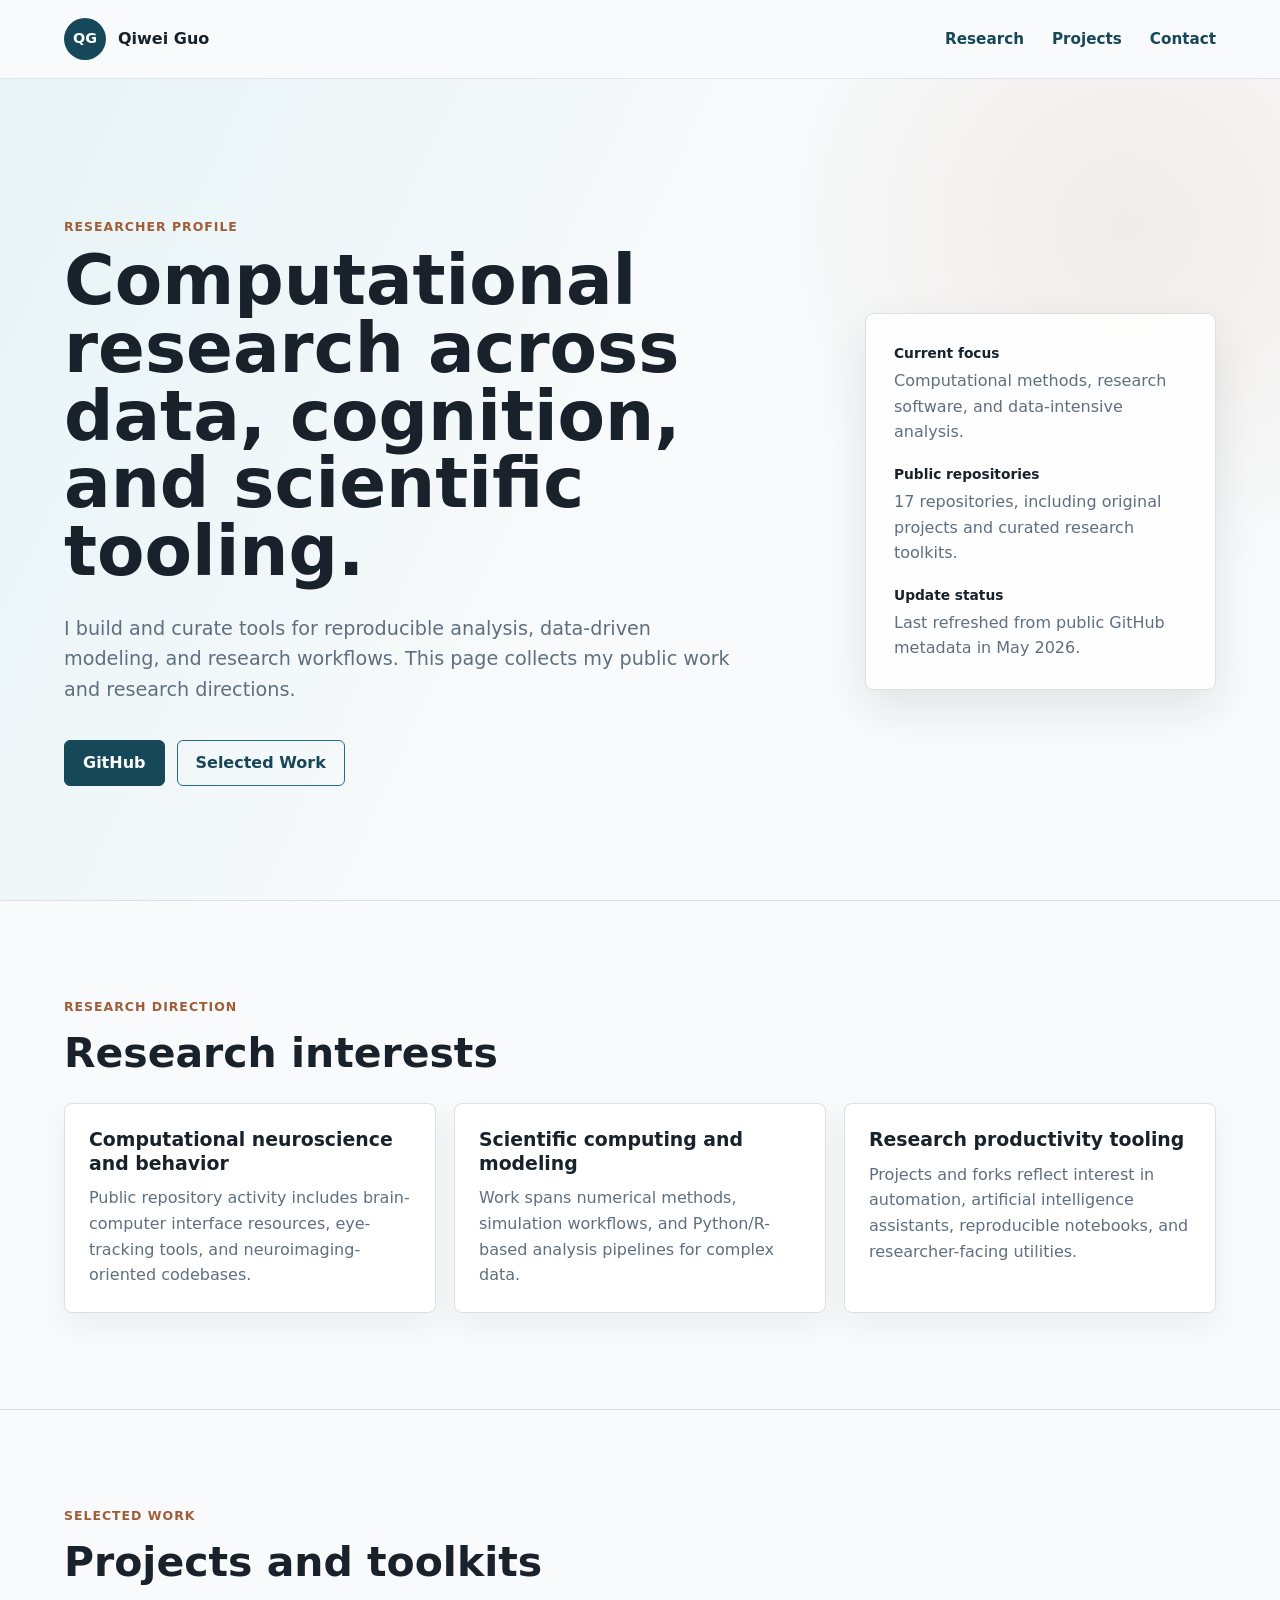
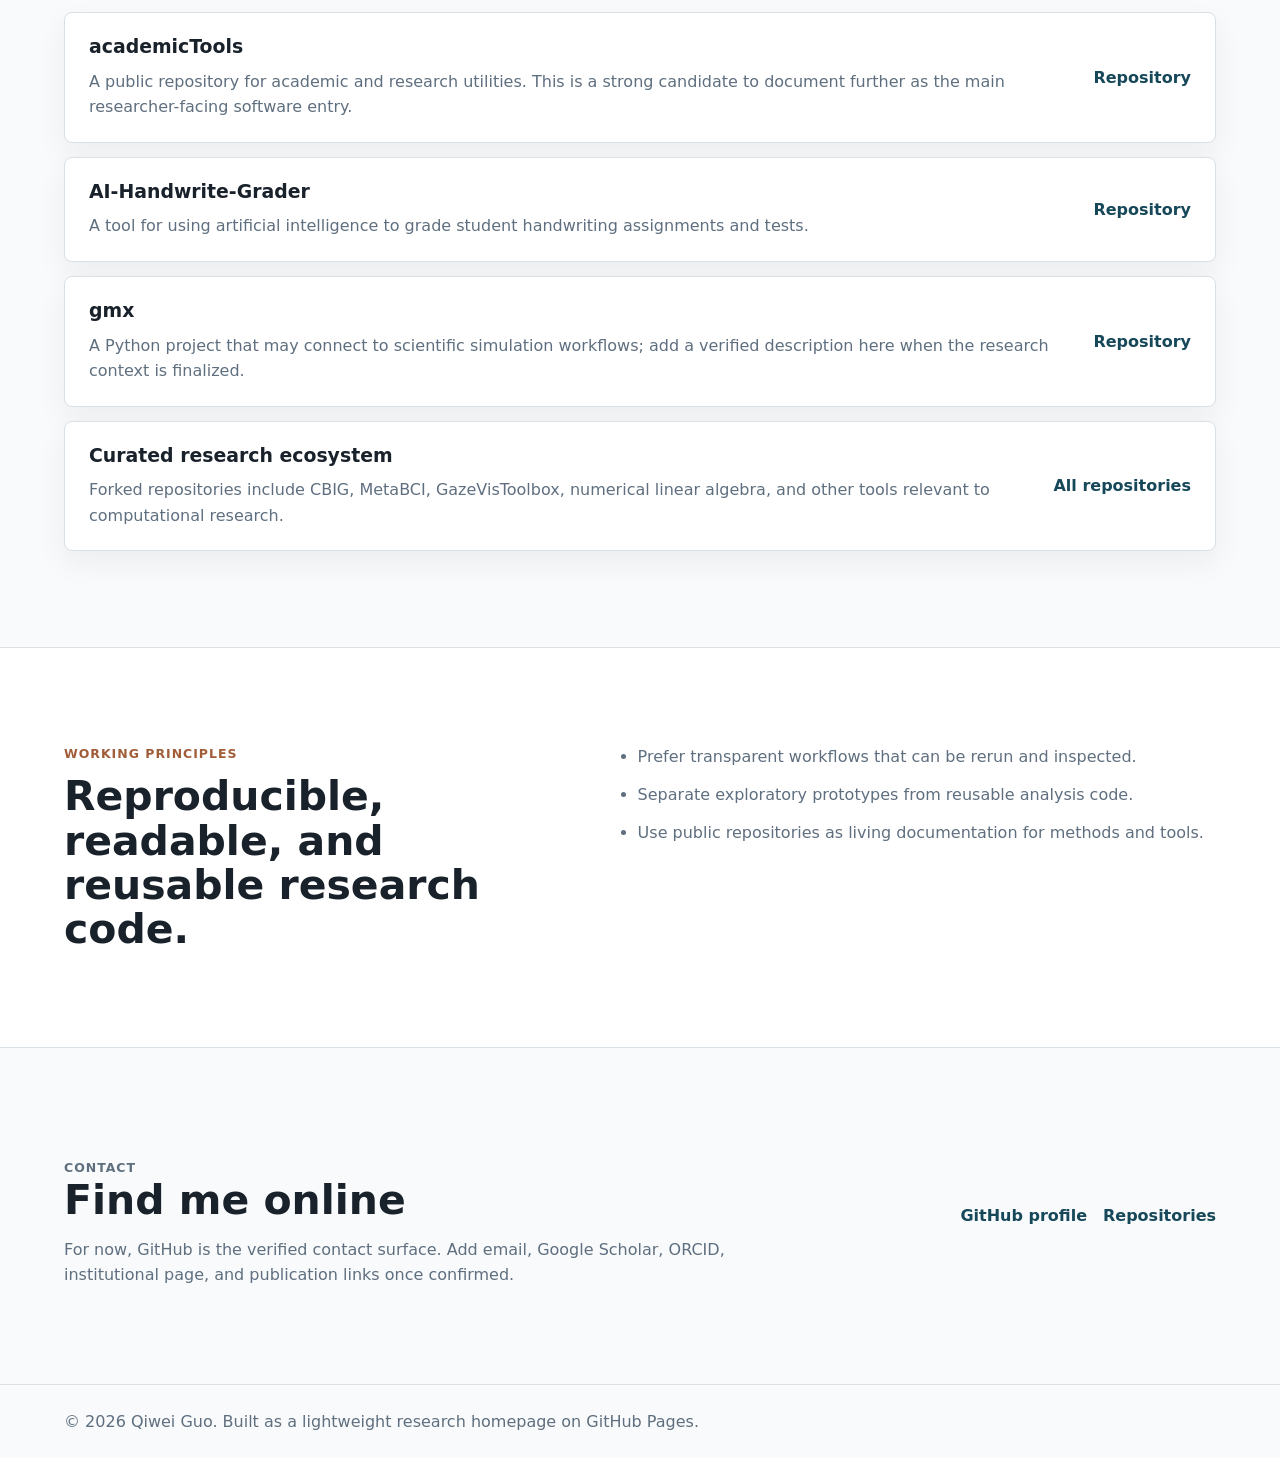
==== index.html @ c8acb269 "Build researcher homepage" ====
<!doctype html>
<html lang="en">
  <head>
    <meta charset="utf-8" />
    <meta name="viewport" content="width=device-width, initial-scale=1" />
    <meta
      name="description"
      content="Qiwei Guo's research homepage: computational methods, data science, neurotechnology, and reproducible research tools."
    />
    <title>Qiwei Guo | Research Homepage</title>
    <link rel="icon" href="favicon.svg" type="image/svg+xml" />
    <link rel="stylesheet" href="styles.css" />
  </head>
  <body>
    <header class="site-header">
      <a class="brand" href="#top" aria-label="Qiwei Guo homepage">
        <span class="brand-mark">QG</span>
        <span>Qiwei Guo</span>
      </a>
      <nav class="nav" aria-label="Primary navigation">
        <a href="#research">Research</a>
        <a href="#projects">Projects</a>
        <a href="#contact">Contact</a>
      </nav>
    </header>

    <main id="top">
      <section class="hero" aria-labelledby="hero-title">
        <div class="hero-copy">
          <p class="eyebrow">Researcher profile</p>
          <h1 id="hero-title">Computational research across data, cognition, and scientific tooling.</h1>
          <p class="lead">
            I build and curate tools for reproducible analysis, data-driven modeling, and
            research workflows. This page collects my public work and research directions.
          </p>
          <div class="hero-actions" aria-label="Profile links">
            <a class="button primary" href="https://github.com/qguo551">GitHub</a>
            <a class="button" href="#projects">Selected Work</a>
          </div>
        </div>
        <aside class="profile-panel" aria-label="Profile summary">
          <div>
            <span class="label">Current focus</span>
            <p>Computational methods, research software, and data-intensive analysis.</p>
          </div>
          <div>
            <span class="label">Public repositories</span>
            <p>17 repositories, including original projects and curated research toolkits.</p>
          </div>
          <div>
            <span class="label">Update status</span>
            <p>Last refreshed from public GitHub metadata in May 2026.</p>
          </div>
        </aside>
      </section>

      <section id="research" class="section" aria-labelledby="research-title">
        <div class="section-heading">
          <p class="eyebrow">Research direction</p>
          <h2 id="research-title">Research interests</h2>
        </div>
        <div class="interest-grid">
          <article>
            <h3>Computational neuroscience and behavior</h3>
            <p>
              Public repository activity includes brain-computer interface resources,
              eye-tracking tools, and neuroimaging-oriented codebases.
            </p>
          </article>
          <article>
            <h3>Scientific computing and modeling</h3>
            <p>
              Work spans numerical methods, simulation workflows, and Python/R-based
              analysis pipelines for complex data.
            </p>
          </article>
          <article>
            <h3>Research productivity tooling</h3>
            <p>
              Projects and forks reflect interest in automation, artificial intelligence
              assistants, reproducible notebooks, and researcher-facing utilities.
            </p>
          </article>
        </div>
      </section>

      <section id="projects" class="section" aria-labelledby="projects-title">
        <div class="section-heading">
          <p class="eyebrow">Selected work</p>
          <h2 id="projects-title">Projects and toolkits</h2>
        </div>
        <div class="project-list">
          <article class="project-card">
            <div>
              <h3>academicTools</h3>
              <p>
                A public repository for academic and research utilities. This is a strong
                candidate to document further as the main researcher-facing software entry.
              </p>
            </div>
            <a href="https://github.com/qguo551/academicTools">Repository</a>
          </article>
          <article class="project-card">
            <div>
              <h3>AI-Handwrite-Grader</h3>
              <p>
                A tool for using artificial intelligence to grade student handwriting
                assignments and tests.
              </p>
            </div>
            <a href="https://github.com/qguo551/AI-Handwrite-Grader">Repository</a>
          </article>
          <article class="project-card">
            <div>
              <h3>gmx</h3>
              <p>
                A Python project that may connect to scientific simulation workflows; add
                a verified description here when the research context is finalized.
              </p>
            </div>
            <a href="https://github.com/qguo551/gmx">Repository</a>
          </article>
          <article class="project-card">
            <div>
              <h3>Curated research ecosystem</h3>
              <p>
                Forked repositories include CBIG, MetaBCI, GazeVisToolbox, numerical
                linear algebra, and other tools relevant to computational research.
              </p>
            </div>
            <a href="https://github.com/qguo551?tab=repositories">All repositories</a>
          </article>
        </div>
      </section>

      <section class="section split" aria-labelledby="working-title">
        <div>
          <p class="eyebrow">Working principles</p>
          <h2 id="working-title">Reproducible, readable, and reusable research code.</h2>
        </div>
        <ul class="principles">
          <li>Prefer transparent workflows that can be rerun and inspected.</li>
          <li>Separate exploratory prototypes from reusable analysis code.</li>
          <li>Use public repositories as living documentation for methods and tools.</li>
        </ul>
      </section>

      <section id="contact" class="section contact" aria-labelledby="contact-title">
        <div>
          <p class="eyebrow">Contact</p>
          <h2 id="contact-title">Find me online</h2>
          <p>
            For now, GitHub is the verified contact surface. Add email, Google Scholar,
            ORCID, institutional page, and publication links once confirmed.
          </p>
        </div>
        <div class="contact-links">
          <a href="https://github.com/qguo551">GitHub profile</a>
          <a href="https://github.com/qguo551?tab=repositories">Repositories</a>
        </div>
      </section>
    </main>

    <footer class="site-footer">
      <p>© 2026 Qiwei Guo. Built as a lightweight research homepage on GitHub Pages.</p>
    </footer>
  </body>
</html>
---- styles.css ----
:root {
  color-scheme: light;
  --ink: #19212b;
  --muted: #5f6f7f;
  --line: #d9e1e7;
  --paper: #f8fafb;
  --white: #ffffff;
  --accent: #256d85;
  --accent-dark: #16485a;
  --accent-soft: #e6f3f6;
  --warm: #a15c38;
  --shadow: 0 18px 44px rgba(26, 40, 52, 0.10);
  font-family:
    Inter, ui-sans-serif, system-ui, -apple-system, BlinkMacSystemFont, "Segoe UI",
    sans-serif;
}

* {
  box-sizing: border-box;
}

html {
  scroll-behavior: smooth;
}

body {
  margin: 0;
  color: var(--ink);
  background: var(--paper);
  line-height: 1.6;
}

a {
  color: inherit;
}

.site-header {
  position: sticky;
  top: 0;
  z-index: 20;
  display: flex;
  align-items: center;
  justify-content: space-between;
  gap: 24px;
  padding: 18px clamp(20px, 5vw, 72px);
  border-bottom: 1px solid rgba(217, 225, 231, 0.78);
  background: rgba(248, 250, 251, 0.92);
  backdrop-filter: blur(18px);
}

.brand,
.nav,
.hero-actions,
.contact-links {
  display: flex;
  align-items: center;
}

.brand {
  gap: 12px;
  text-decoration: none;
  font-weight: 700;
}

.brand-mark {
  display: grid;
  width: 42px;
  height: 42px;
  place-items: center;
  border-radius: 50%;
  color: var(--white);
  background: var(--accent-dark);
  font-size: 0.9rem;
  letter-spacing: 0;
}

.nav {
  gap: clamp(12px, 3vw, 28px);
  font-size: 0.95rem;
}

.nav a,
.contact-links a,
.project-card a {
  color: var(--accent-dark);
  text-decoration: none;
  font-weight: 700;
}

.nav a:hover,
.contact-links a:hover,
.project-card a:hover {
  text-decoration: underline;
  text-underline-offset: 4px;
}

.hero {
  display: grid;
  grid-template-columns: minmax(0, 1.35fr) minmax(280px, 0.65fr);
  gap: clamp(28px, 6vw, 72px);
  align-items: center;
  min-height: calc(100vh - 79px);
  padding: clamp(52px, 9vw, 108px) clamp(20px, 5vw, 72px) clamp(42px, 8vw, 84px);
  background:
    linear-gradient(115deg, rgba(230, 243, 246, 0.95), rgba(248, 250, 251, 0.45) 48%),
    radial-gradient(circle at 88% 18%, rgba(161, 92, 56, 0.16), transparent 28%),
    var(--paper);
}

.hero-copy {
  max-width: 860px;
}

.eyebrow {
  margin: 0 0 10px;
  color: var(--warm);
  font-size: 0.78rem;
  font-weight: 800;
  letter-spacing: 0.08em;
  text-transform: uppercase;
}

h1,
h2,
h3,
p {
  overflow-wrap: anywhere;
  word-break: normal;
}

h1 {
  max-width: 900px;
  margin: 0;
  font-size: clamp(3rem, 5.4vw, 5.9rem);
  line-height: 0.98;
  letter-spacing: 0;
}

h2 {
  margin: 0;
  font-size: clamp(2rem, 3.2vw, 3.2rem);
  line-height: 1.08;
  letter-spacing: 0;
}

h3 {
  margin: 0 0 10px;
  font-size: 1.18rem;
  line-height: 1.25;
}

.lead {
  max-width: 680px;
  margin: 28px 0 0;
  color: var(--muted);
  font-size: 1.2rem;
}

.hero-actions {
  flex-wrap: wrap;
  gap: 12px;
  margin-top: 34px;
}

.button {
  display: inline-flex;
  align-items: center;
  justify-content: center;
  min-height: 46px;
  padding: 0 18px;
  border: 1px solid var(--accent);
  border-radius: 6px;
  color: var(--accent-dark);
  background: transparent;
  text-decoration: none;
  font-weight: 800;
}

.button.primary {
  color: var(--white);
  background: var(--accent-dark);
  border-color: var(--accent-dark);
}

.profile-panel {
  display: grid;
  gap: 18px;
  padding: 28px;
  border: 1px solid var(--line);
  border-radius: 8px;
  background: rgba(255, 255, 255, 0.86);
  box-shadow: var(--shadow);
}

.profile-panel p,
.interest-grid p,
.project-card p,
.contact p,
.principles {
  margin: 0;
  color: var(--muted);
}

.label {
  display: block;
  margin-bottom: 4px;
  color: var(--ink);
  font-size: 0.86rem;
  font-weight: 800;
}

.section {
  padding: clamp(52px, 8vw, 96px) clamp(20px, 5vw, 72px);
  border-top: 1px solid var(--line);
}

.section-heading {
  display: grid;
  gap: 4px;
  max-width: 760px;
  margin-bottom: 28px;
}

.interest-grid {
  display: grid;
  grid-template-columns: repeat(3, minmax(0, 1fr));
  gap: 18px;
}

.interest-grid article,
.project-card {
  border: 1px solid var(--line);
  border-radius: 8px;
  background: var(--white);
  box-shadow: 0 12px 30px rgba(26, 40, 52, 0.06);
}

.interest-grid article {
  padding: 24px;
}

.project-list {
  display: grid;
  gap: 14px;
}

.project-card {
  display: grid;
  grid-template-columns: minmax(0, 1fr) auto;
  gap: 20px;
  align-items: center;
  padding: 22px 24px;
}

.split {
  display: grid;
  grid-template-columns: minmax(0, 0.9fr) minmax(280px, 1.1fr);
  gap: clamp(24px, 5vw, 72px);
  align-items: start;
  background: var(--white);
}

.principles {
  display: grid;
  gap: 12px;
  padding-left: 20px;
}

.contact {
  display: grid;
  grid-template-columns: minmax(0, 1fr) auto;
  gap: 24px;
  align-items: center;
}

.contact p {
  max-width: 720px;
  margin-top: 14px;
}

.contact-links {
  flex-wrap: wrap;
  gap: 16px;
}

.site-footer {
  padding: 24px clamp(20px, 5vw, 72px);
  color: var(--muted);
  border-top: 1px solid var(--line);
}

.site-footer p {
  margin: 0;
}

@media (max-width: 860px) {
  .site-header,
  .hero,
  .split,
  .contact {
    grid-template-columns: 1fr;
  }

  .site-header {
    display: grid;
    gap: 14px;
  }

  .hero {
    min-height: auto;
  }

  .interest-grid {
    grid-template-columns: 1fr;
  }

  .project-card {
    grid-template-columns: 1fr;
  }
}

@media (max-width: 520px) {
  .nav {
    width: 100%;
    justify-content: space-between;
    gap: 10px;
    font-size: 0.9rem;
  }

  h1 {
    font-size: 2.18rem;
    line-height: 1.04;
  }

  .lead {
    font-size: 1.04rem;
  }

  .profile-panel,
  .interest-grid article,
  .project-card {
    padding: 20px;
  }
}
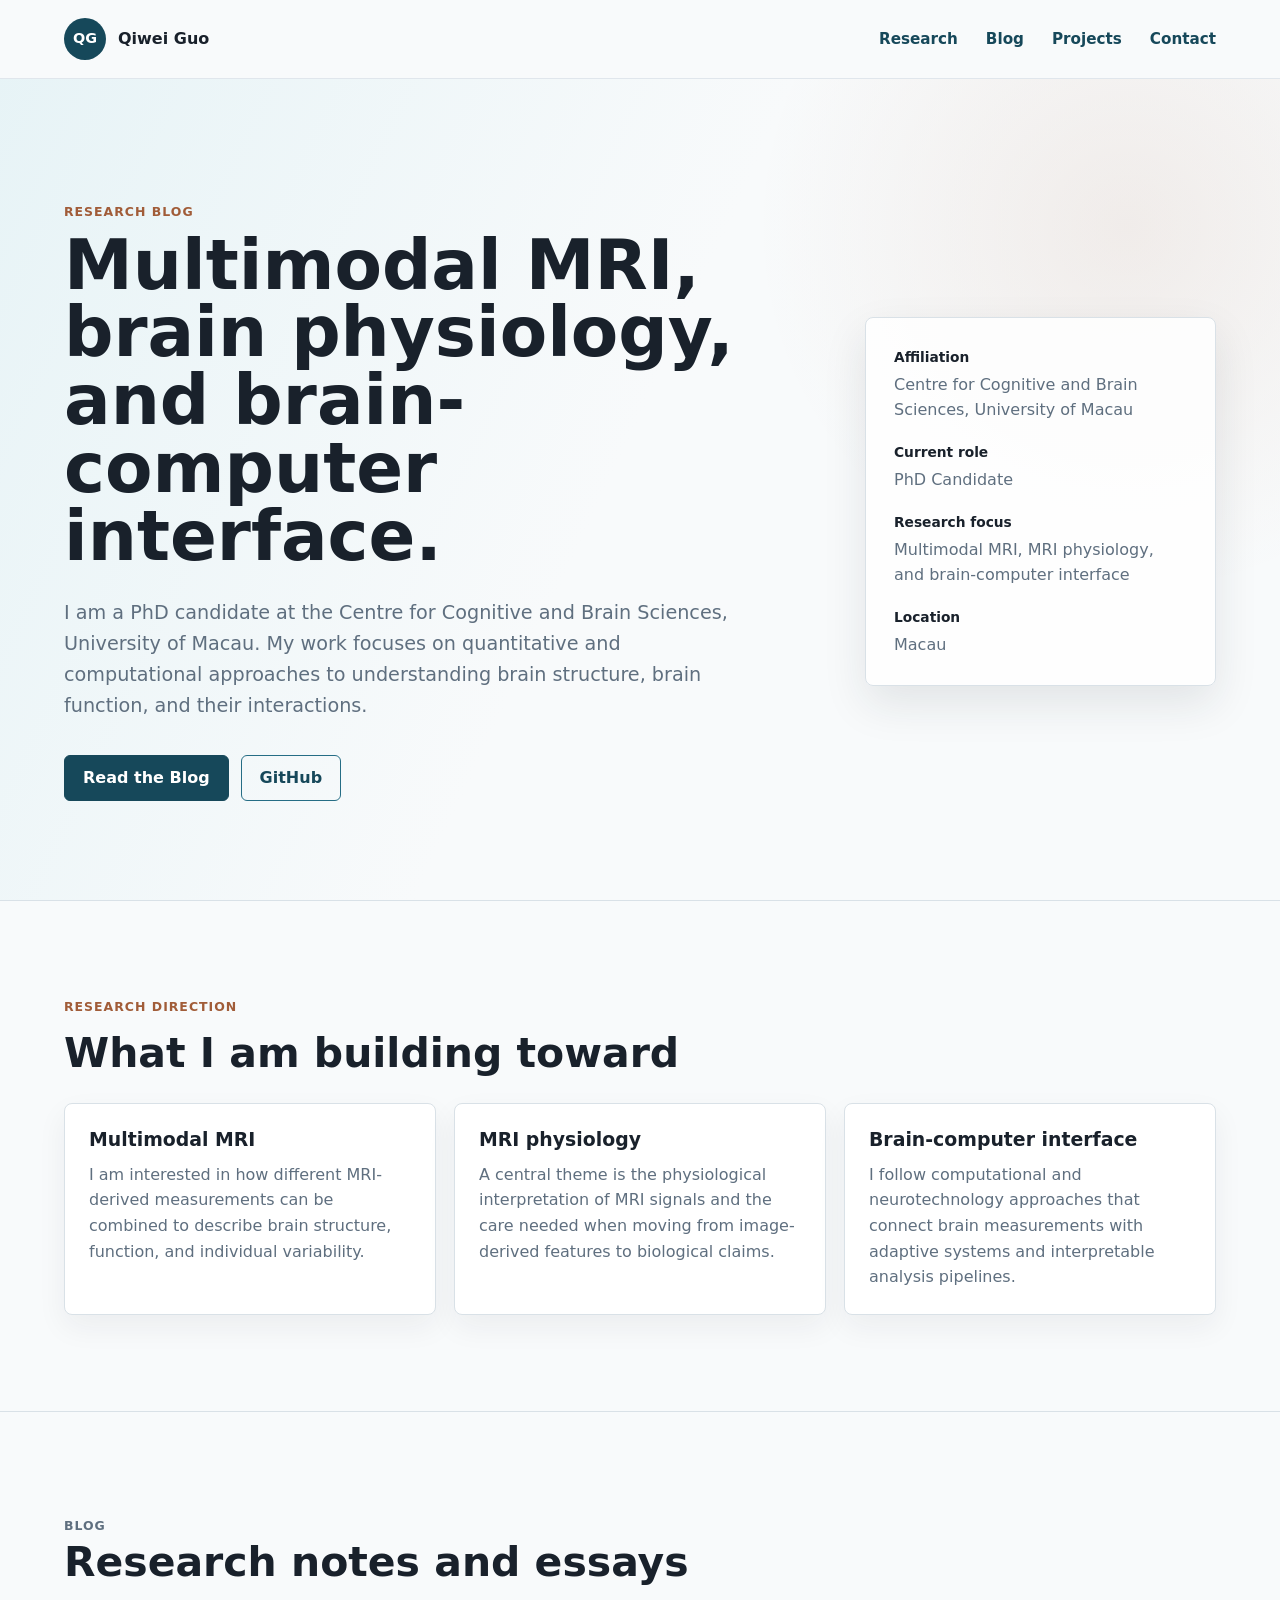
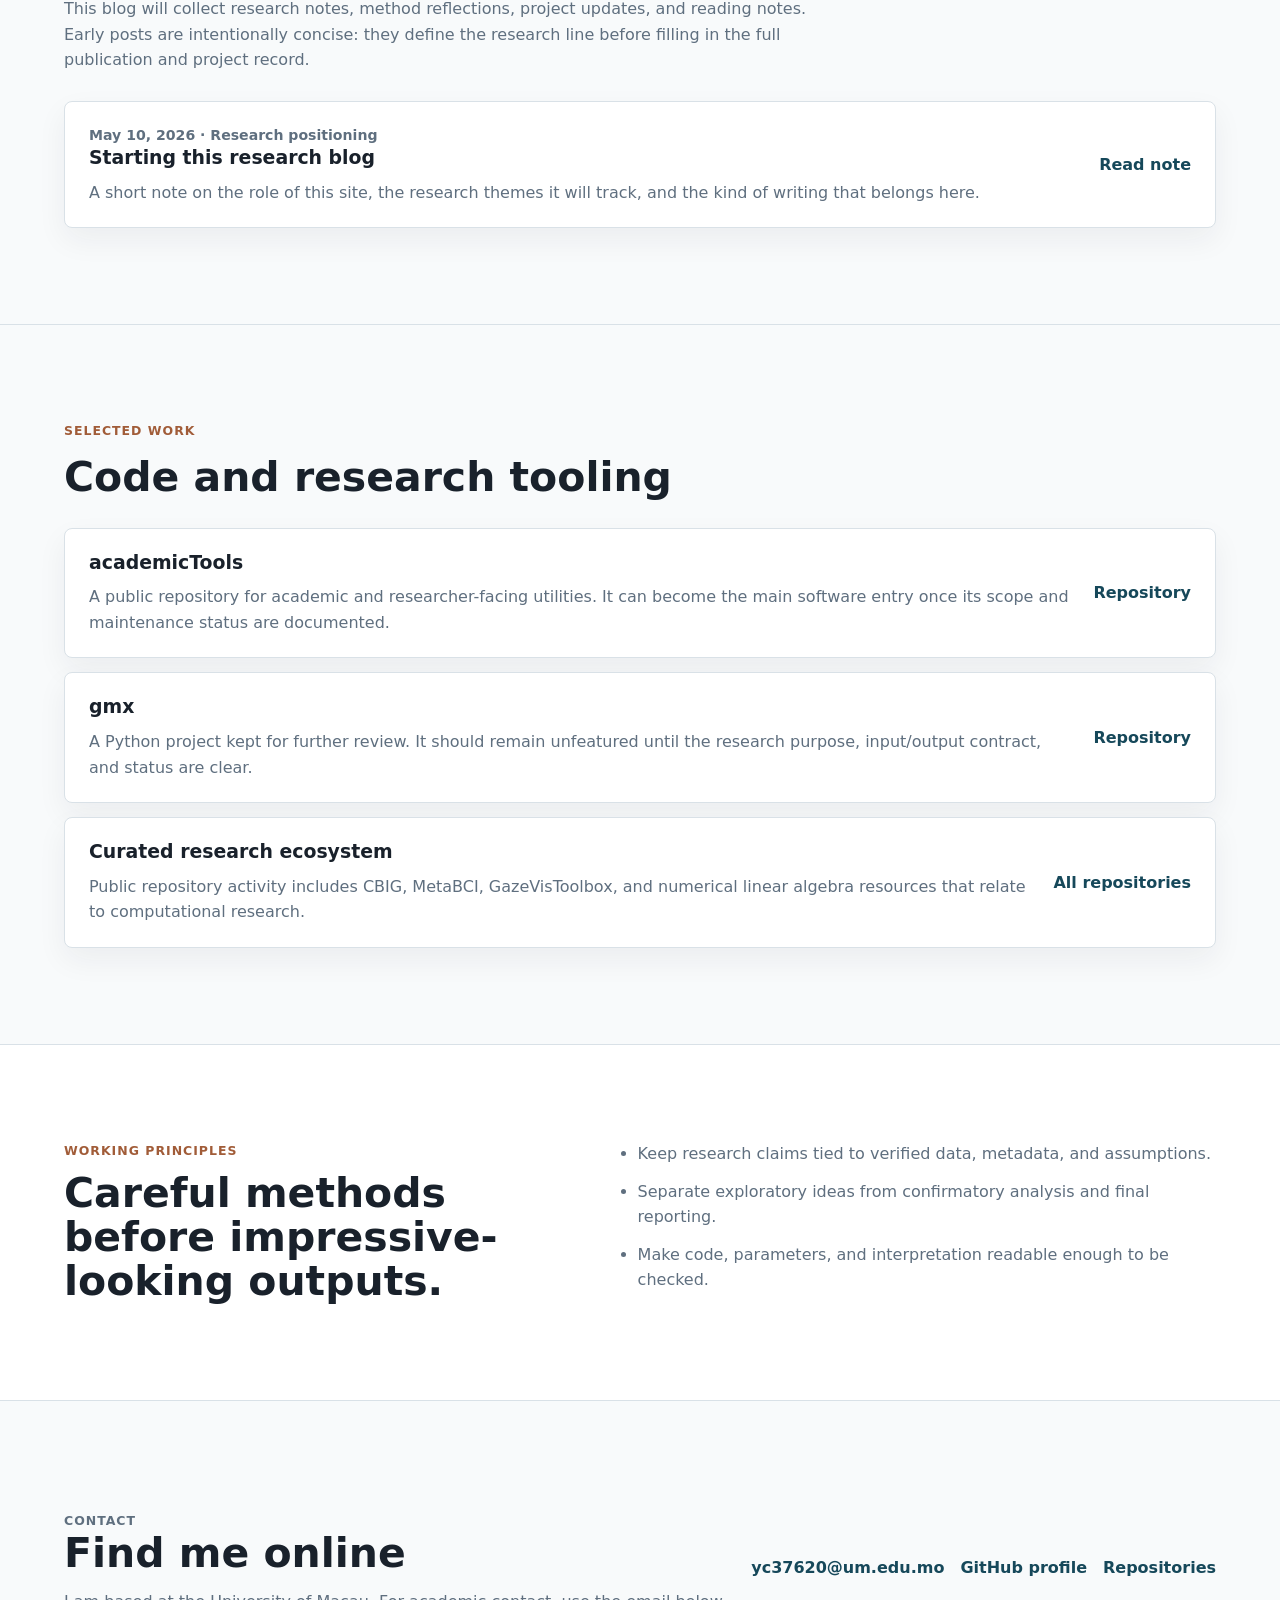
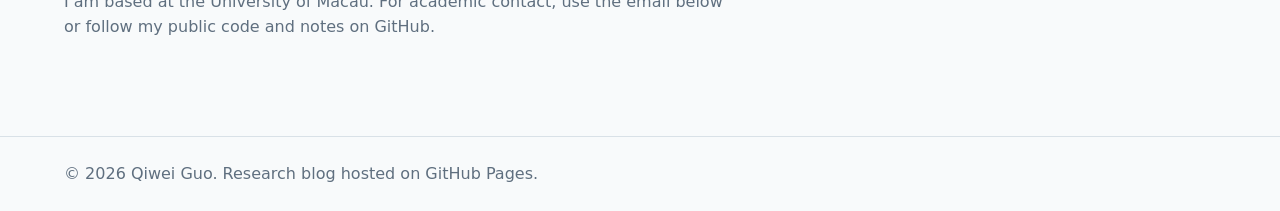
==== commit 5fe32331: "Turn homepage into research blog" ====
--- a/index.html
+++ b/index.html
@@ -5,20 +5,21 @@
     <meta name="viewport" content="width=device-width, initial-scale=1" />
     <meta
       name="description"
-      content="Qiwei Guo's research homepage: computational methods, data science, neurotechnology, and reproducible research tools."
+      content="Qiwei Guo's research blog on multimodal MRI, MRI physiology, brain-computer interface, and reproducible computational research."
     />
-    <title>Qiwei Guo | Research Homepage</title>
+    <title>Qiwei Guo | Research Blog</title>
     <link rel="icon" href="favicon.svg" type="image/svg+xml" />
     <link rel="stylesheet" href="styles.css" />
   </head>
   <body>
     <header class="site-header">
-      <a class="brand" href="#top" aria-label="Qiwei Guo homepage">
+      <a class="brand" href="#top" aria-label="Qiwei Guo research blog">
         <span class="brand-mark">QG</span>
         <span>Qiwei Guo</span>
       </a>
       <nav class="nav" aria-label="Primary navigation">
         <a href="#research">Research</a>
+        <a href="#blog">Blog</a>
         <a href="#projects">Projects</a>
         <a href="#contact">Contact</a>
       </nav>
@@ -27,29 +28,35 @@
     <main id="top">
       <section class="hero" aria-labelledby="hero-title">
         <div class="hero-copy">
-          <p class="eyebrow">Researcher profile</p>
-          <h1 id="hero-title">Computational research across data, cognition, and scientific tooling.</h1>
+          <p class="eyebrow">Research blog</p>
+          <h1 id="hero-title">Multimodal MRI, brain physiology, and brain-computer interface.</h1>
           <p class="lead">
-            I build and curate tools for reproducible analysis, data-driven modeling, and
-            research workflows. This page collects my public work and research directions.
+            I am a PhD candidate at the Centre for Cognitive and Brain Sciences,
+            University of Macau. My work focuses on quantitative and computational
+            approaches to understanding brain structure, brain function, and their
+            interactions.
           </p>
           <div class="hero-actions" aria-label="Profile links">
-            <a class="button primary" href="https://github.com/qguo551">GitHub</a>
-            <a class="button" href="#projects">Selected Work</a>
+            <a class="button primary" href="#blog">Read the Blog</a>
+            <a class="button" href="https://github.com/qguo551">GitHub</a>
           </div>
         </div>
         <aside class="profile-panel" aria-label="Profile summary">
           <div>
-            <span class="label">Current focus</span>
-            <p>Computational methods, research software, and data-intensive analysis.</p>
+            <span class="label">Affiliation</span>
+            <p>Centre for Cognitive and Brain Sciences, University of Macau</p>
           </div>
           <div>
-            <span class="label">Public repositories</span>
-            <p>17 repositories, including original projects and curated research toolkits.</p>
+            <span class="label">Current role</span>
+            <p>PhD Candidate</p>
           </div>
           <div>
-            <span class="label">Update status</span>
-            <p>Last refreshed from public GitHub metadata in May 2026.</p>
+            <span class="label">Research focus</span>
+            <p>Multimodal MRI, MRI physiology, and brain-computer interface</p>
+          </div>
+          <div>
+            <span class="label">Location</span>
+            <p>Macau</p>
           </div>
         </aside>
       </section>
@@ -57,29 +64,54 @@
       <section id="research" class="section" aria-labelledby="research-title">
         <div class="section-heading">
           <p class="eyebrow">Research direction</p>
-          <h2 id="research-title">Research interests</h2>
+          <h2 id="research-title">What I am building toward</h2>
         </div>
         <div class="interest-grid">
           <article>
-            <h3>Computational neuroscience and behavior</h3>
+            <h3>Multimodal MRI</h3>
             <p>
-              Public repository activity includes brain-computer interface resources,
-              eye-tracking tools, and neuroimaging-oriented codebases.
+              I am interested in how different MRI-derived measurements can be combined
+              to describe brain structure, function, and individual variability.
             </p>
           </article>
           <article>
-            <h3>Scientific computing and modeling</h3>
+            <h3>MRI physiology</h3>
             <p>
-              Work spans numerical methods, simulation workflows, and Python/R-based
-              analysis pipelines for complex data.
+              A central theme is the physiological interpretation of MRI signals and the
+              care needed when moving from image-derived features to biological claims.
             </p>
           </article>
           <article>
-            <h3>Research productivity tooling</h3>
+            <h3>Brain-computer interface</h3>
             <p>
-              Projects and forks reflect interest in automation, artificial intelligence
-              assistants, reproducible notebooks, and researcher-facing utilities.
+              I follow computational and neurotechnology approaches that connect brain
+              measurements with adaptive systems and interpretable analysis pipelines.
             </p>
+          </article>
+        </div>
+      </section>
+
+      <section id="blog" class="section blog-section" aria-labelledby="blog-title">
+        <div class="section-heading">
+          <p class="eyebrow">Blog</p>
+          <h2 id="blog-title">Research notes and essays</h2>
+          <p>
+            This blog will collect research notes, method reflections, project updates,
+            and reading notes. Early posts are intentionally concise: they define the
+            research line before filling in the full publication and project record.
+          </p>
+        </div>
+        <div class="post-list">
+          <article class="post-card">
+            <div>
+              <p class="post-meta">May 10, 2026 · Research positioning</p>
+              <h3>Starting this research blog</h3>
+              <p>
+                A short note on the role of this site, the research themes it will track,
+                and the kind of writing that belongs here.
+              </p>
+            </div>
+            <a href="posts/2026-05-10-starting-this-research-blog.html">Read note</a>
           </article>
         </div>
       </section>
@@ -87,35 +119,26 @@
       <section id="projects" class="section" aria-labelledby="projects-title">
         <div class="section-heading">
           <p class="eyebrow">Selected work</p>
-          <h2 id="projects-title">Projects and toolkits</h2>
+          <h2 id="projects-title">Code and research tooling</h2>
         </div>
         <div class="project-list">
           <article class="project-card">
             <div>
               <h3>academicTools</h3>
               <p>
-                A public repository for academic and research utilities. This is a strong
-                candidate to document further as the main researcher-facing software entry.
+                A public repository for academic and researcher-facing utilities. It can
+                become the main software entry once its scope and maintenance status are
+                documented.
               </p>
             </div>
             <a href="https://github.com/qguo551/academicTools">Repository</a>
           </article>
           <article class="project-card">
             <div>
-              <h3>AI-Handwrite-Grader</h3>
-              <p>
-                A tool for using artificial intelligence to grade student handwriting
-                assignments and tests.
-              </p>
-            </div>
-            <a href="https://github.com/qguo551/AI-Handwrite-Grader">Repository</a>
-          </article>
-          <article class="project-card">
-            <div>
               <h3>gmx</h3>
               <p>
-                A Python project that may connect to scientific simulation workflows; add
-                a verified description here when the research context is finalized.
+                A Python project kept for further review. It should remain unfeatured
+                until the research purpose, input/output contract, and status are clear.
               </p>
             </div>
             <a href="https://github.com/qguo551/gmx">Repository</a>
@@ -124,8 +147,8 @@
             <div>
               <h3>Curated research ecosystem</h3>
               <p>
-                Forked repositories include CBIG, MetaBCI, GazeVisToolbox, numerical
-                linear algebra, and other tools relevant to computational research.
+                Public repository activity includes CBIG, MetaBCI, GazeVisToolbox, and
+                numerical linear algebra resources that relate to computational research.
               </p>
             </div>
             <a href="https://github.com/qguo551?tab=repositories">All repositories</a>
@@ -133,15 +156,15 @@
         </div>
       </section>
 
-      <section class="section split" aria-labelledby="working-title">
+      <section class="section split" aria-labelledby="principles-title">
         <div>
           <p class="eyebrow">Working principles</p>
-          <h2 id="working-title">Reproducible, readable, and reusable research code.</h2>
+          <h2 id="principles-title">Careful methods before impressive-looking outputs.</h2>
         </div>
         <ul class="principles">
-          <li>Prefer transparent workflows that can be rerun and inspected.</li>
-          <li>Separate exploratory prototypes from reusable analysis code.</li>
-          <li>Use public repositories as living documentation for methods and tools.</li>
+          <li>Keep research claims tied to verified data, metadata, and assumptions.</li>
+          <li>Separate exploratory ideas from confirmatory analysis and final reporting.</li>
+          <li>Make code, parameters, and interpretation readable enough to be checked.</li>
         </ul>
       </section>
 
@@ -150,11 +173,12 @@
           <p class="eyebrow">Contact</p>
           <h2 id="contact-title">Find me online</h2>
           <p>
-            For now, GitHub is the verified contact surface. Add email, Google Scholar,
-            ORCID, institutional page, and publication links once confirmed.
+            I am based at the University of Macau. For academic contact, use the email
+            below or follow my public code and notes on GitHub.
           </p>
         </div>
         <div class="contact-links">
+          <a href="mailto:yc37620@um.edu.mo">yc37620@um.edu.mo</a>
           <a href="https://github.com/qguo551">GitHub profile</a>
           <a href="https://github.com/qguo551?tab=repositories">Repositories</a>
         </div>
@@ -162,7 +186,7 @@
     </main>
 
     <footer class="site-footer">
-      <p>© 2026 Qiwei Guo. Built as a lightweight research homepage on GitHub Pages.</p>
+      <p>© 2026 Qiwei Guo. Research blog hosted on GitHub Pages.</p>
     </footer>
   </body>
 </html>
--- a/styles.css
+++ b/styles.css
@@ -81,7 +81,9 @@
 
 .nav a,
 .contact-links a,
-.project-card a {
+.project-card a,
+.post-card a,
+.back-link {
   color: var(--accent-dark);
   text-decoration: none;
   font-weight: 700;
@@ -89,7 +91,9 @@
 
 .nav a:hover,
 .contact-links a:hover,
-.project-card a:hover {
+.project-card a:hover,
+.post-card a:hover,
+.back-link:hover {
   text-decoration: underline;
   text-underline-offset: 4px;
 }
@@ -195,6 +199,7 @@
 .profile-panel p,
 .interest-grid p,
 .project-card p,
+.post-card p,
 .contact p,
 .principles {
   margin: 0;
@@ -244,12 +249,67 @@
   gap: 14px;
 }
 
-.project-card {
+.project-card,
+.post-card {
   display: grid;
   grid-template-columns: minmax(0, 1fr) auto;
   gap: 20px;
   align-items: center;
   padding: 22px 24px;
+}
+
+.blog-section .section-heading p {
+  margin: 8px 0 0;
+  color: var(--muted);
+}
+
+.post-list {
+  display: grid;
+  gap: 14px;
+}
+
+.post-card {
+  border: 1px solid var(--line);
+  border-radius: 8px;
+  background: var(--white);
+  box-shadow: 0 12px 30px rgba(26, 40, 52, 0.06);
+}
+
+.post-meta,
+.article-meta {
+  color: var(--warm);
+  font-size: 0.88rem;
+  font-weight: 800;
+}
+
+.article {
+  max-width: 860px;
+  margin: 0 auto;
+  padding: clamp(52px, 8vw, 96px) clamp(20px, 5vw, 42px);
+}
+
+.article h1 {
+  margin-top: 12px;
+  font-size: clamp(2.6rem, 5vw, 4.8rem);
+}
+
+.article h2 {
+  margin-top: 42px;
+  font-size: clamp(1.55rem, 2.4vw, 2.2rem);
+}
+
+.article p {
+  color: var(--muted);
+  font-size: 1.08rem;
+}
+
+.article .eyebrow {
+  margin-top: 28px;
+}
+
+.back-link {
+  display: inline-flex;
+  margin-bottom: 26px;
 }
 
 .split {
@@ -314,7 +374,8 @@
     grid-template-columns: 1fr;
   }
 
-  .project-card {
+  .project-card,
+  .post-card {
     grid-template-columns: 1fr;
   }
 }
@@ -324,7 +385,7 @@
     width: 100%;
     justify-content: space-between;
     gap: 10px;
-    font-size: 0.9rem;
+    font-size: 0.84rem;
   }
 
   h1 {
@@ -338,7 +399,8 @@
 
   .profile-panel,
   .interest-grid article,
-  .project-card {
+  .project-card,
+  .post-card {
     padding: 20px;
   }
 }
